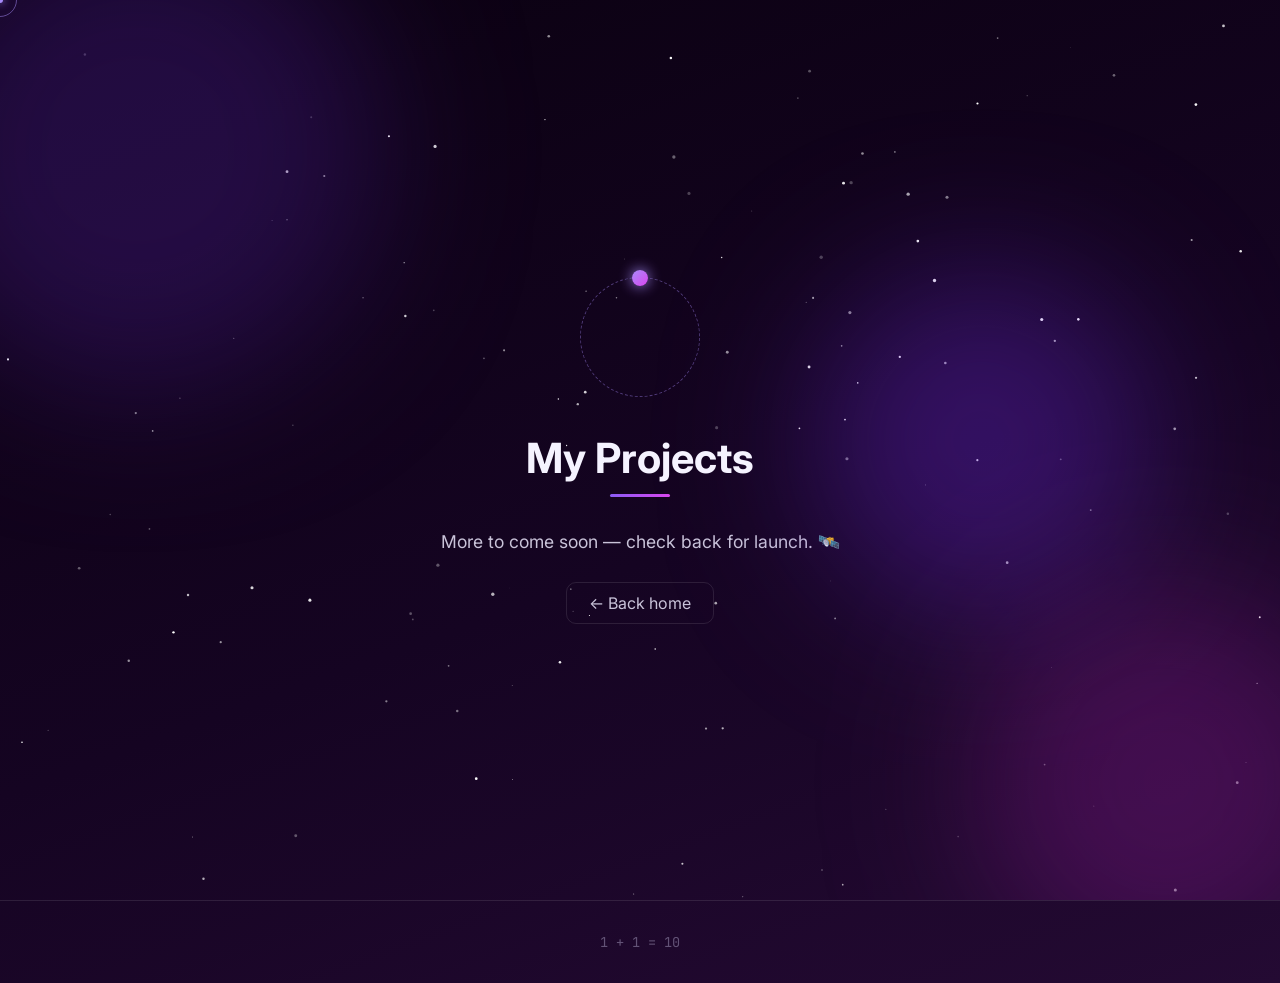
==== projects.html @ c455f3f3 "Immersive redesign of personal website: starfield, parallax, glassmorphism UI" ====
<!DOCTYPE html>
<html lang="en">
<head>
<meta charset="UTF-8">
<meta name="viewport" content="width=device-width, initial-scale=1.0">
<title>My Projects | Maheen Masoud</title>
<link rel="icon" href="data:image/svg+xml,<svg xmlns=%22http://www.w3.org/2000/svg%22 viewBox=%220 0 100 100%22><text y=%22.9em%22 font-size=%2290%22>✨</text></svg>">
<link rel="preconnect" href="https://fonts.googleapis.com">
<link rel="preconnect" href="https://fonts.gstatic.com" crossorigin>
<link href="https://fonts.googleapis.com/css2?family=Inter:wght@400;500;600;700;800&family=JetBrains+Mono:wght@400;500&display=swap" rel="stylesheet">
<link rel="stylesheet" href="styles.css">
</head>
<body>

<div class="cursor-dot"></div>
<div class="cursor-ring"></div>

<canvas id="stars"></canvas>
<div class="nebula-layer">
  <div class="blob blob-1"></div>
  <div class="blob blob-2"></div>
  <div class="blob blob-3"></div>
</div>

<main class="projects-hero">
  <div class="orbit"><div class="planet"></div></div>
  <h1 class="section-title reveal visible">My Projects</h1>
  <p style="color: var(--text-dim); font-size: 1.1rem;">More to come soon — check back for launch. 🛰️</p>
  <a href="index.html" class="back-link">← Back home</a>
</main>

<footer>
  <p class="egg">1 + 1 = 10</p>
</footer>

<script src="script.js"></script>
</body>
</html>
---- styles.css ----
/* ===== Immersive personal site — shared styles ===== */

:root {
  --bg-deep: #0a0110;
  --bg-light: #150422;
  --panel: rgba(255, 255, 255, 0.05);
  --panel-border: rgba(255, 255, 255, 0.1);
  --violet: #8b5cf6;
  --violet-bright: #a78bfa;
  --fuchsia: #d946ef;
  --text: #f5f3ff;
  --text-dim: #c9c3d9;
  --text-dimmer: #9186a8;
}

* { margin: 0; padding: 0; box-sizing: border-box; }

html { scroll-behavior: smooth; }

body {
  background: linear-gradient(160deg, var(--bg-deep), var(--bg-light) 55%, #240a33 100%);
  color: var(--text);
  font-family: 'Inter', -apple-system, BlinkMacSystemFont, 'Segoe UI', sans-serif;
  min-height: 100vh;
  overflow-x: hidden;
  position: relative;
  cursor: none;
}

@media (pointer: coarse) {
  body { cursor: auto; }
  .cursor-dot, .cursor-ring { display: none; }
}

a { color: inherit; text-decoration: none; }

/* ---------- custom cursor ---------- */
.cursor-dot, .cursor-ring {
  position: fixed;
  top: 0; left: 0;
  border-radius: 50%;
  pointer-events: none;
  z-index: 999;
  transform: translate(-50%, -50%);
  will-change: transform;
}
.cursor-dot {
  width: 6px; height: 6px;
  background: var(--violet-bright);
  box-shadow: 0 0 8px var(--violet-bright);
  transition: opacity 0.2s;
}
.cursor-ring {
  width: 34px; height: 34px;
  border: 1px solid rgba(167, 139, 250, 0.5);
  transition: width 0.25s, height 0.25s, border-color 0.25s, background 0.25s;
}
.cursor-ring.active {
  width: 54px; height: 54px;
  background: rgba(167, 139, 250, 0.08);
  border-color: var(--fuchsia);
}

/* ---------- canvas starfield ---------- */
#stars {
  position: fixed;
  inset: 0;
  z-index: 0;
  pointer-events: none;
}

/* ---------- nebula blobs ---------- */
.nebula-layer {
  position: fixed;
  inset: 0;
  z-index: 0;
  pointer-events: none;
  overflow: hidden;
}
.blob {
  position: absolute;
  border-radius: 50%;
  filter: blur(70px);
  opacity: 0.35;
  mix-blend-mode: screen;
  will-change: transform;
  transition: transform 0.3s ease-out;
}
.blob-1 { width: 480px; height: 480px; top: -10%; left: -8%; background: #4c1d95; }
.blob-2 { width: 380px; height: 380px; bottom: -8%; right: -6%; background: #86198f; }
.blob-3 { width: 340px; height: 340px; top: 30%; right: 10%; background: #6d28d9; }

/* ---------- layout helpers ---------- */
.container { max-width: 900px; margin: 0 auto; padding: 0 24px; position: relative; z-index: 10; }
section { position: relative; z-index: 10; }

/* ---------- side nav dots ---------- */
.nav-dots {
  position: fixed;
  right: 28px;
  top: 50%;
  transform: translateY(-50%);
  z-index: 50;
  display: flex;
  flex-direction: column;
  gap: 18px;
}
.nav-dots a {
  width: 10px; height: 10px;
  border-radius: 50%;
  background: rgba(255,255,255,0.2);
  border: 1px solid rgba(255,255,255,0.3);
  display: block;
  transition: all 0.3s;
  position: relative;
}
.nav-dots a:hover, .nav-dots a.active {
  background: var(--violet-bright);
  box-shadow: 0 0 10px var(--violet-bright);
  transform: scale(1.3);
}
.nav-dots a .dot-label {
  position: absolute;
  right: 22px;
  top: -5px;
  font-size: 0.7rem;
  letter-spacing: 0.05em;
  color: var(--text-dim);
  white-space: nowrap;
  opacity: 0;
  transition: opacity 0.2s;
}
.nav-dots a:hover .dot-label { opacity: 1; }

@media (max-width: 640px) {
  .nav-dots { display: none; }
}

/* ---------- hero ---------- */
.hero {
  min-height: 100vh;
  display: flex;
  flex-direction: column;
  align-items: center;
  justify-content: center;
  text-align: center;
  padding: 24px;
}
.hero-name {
  font-size: clamp(2.6rem, 8vw, 5rem);
  font-weight: 800;
  letter-spacing: 0.02em;
  background: linear-gradient(90deg, #fff, var(--violet-bright), var(--fuchsia), #fff);
  background-size: 300% auto;
  -webkit-background-clip: text;
  background-clip: text;
  color: transparent;
  animation: shine 6s linear infinite;
}
@keyframes shine {
  to { background-position: 300% center; }
}
.hero-sub {
  margin-top: 18px;
  font-size: clamp(1rem, 2.5vw, 1.3rem);
  color: var(--text-dim);
  min-height: 1.6em;
  font-family: 'JetBrains Mono', monospace;
}
.hero-sub .caret {
  display: inline-block;
  width: 2px;
  background: var(--violet-bright);
  margin-left: 2px;
  animation: blink-caret 0.9s steps(1) infinite;
}
@keyframes blink-caret { 50% { opacity: 0; } }

.scroll-cue {
  position: absolute;
  bottom: 36px;
  display: flex;
  flex-direction: column;
  align-items: center;
  gap: 8px;
  color: var(--text-dimmer);
  font-size: 0.75rem;
  letter-spacing: 0.15em;
  text-transform: uppercase;
  animation: floaty 2.4s ease-in-out infinite;
}
.scroll-cue svg { width: 18px; height: 18px; }
@keyframes floaty {
  0%, 100% { transform: translateY(0); }
  50% { transform: translateY(8px); }
}

/* ---------- reveal on scroll ---------- */
.reveal {
  opacity: 0;
  transform: translateY(40px);
  transition: opacity 0.8s ease-out, transform 0.8s ease-out;
}
.reveal.visible {
  opacity: 1;
  transform: translateY(0);
}

/* ---------- section titles ---------- */
.section-title {
  font-size: clamp(1.8rem, 4vw, 2.6rem);
  font-weight: 700;
  text-align: center;
  margin-bottom: 48px;
  position: relative;
  display: inline-block;
}
.section-title::after {
  content: '';
  position: absolute;
  left: 50%;
  bottom: -14px;
  transform: translateX(-50%);
  width: 60px;
  height: 3px;
  background: linear-gradient(90deg, var(--violet), var(--fuchsia));
  border-radius: 3px;
}
.section-wrap { padding: 120px 0; text-align: center; }

/* ---------- about ---------- */
.avatar-card {
  perspective: 900px;
  display: inline-block;
  margin-bottom: 28px;
}
.avatar-inner {
  width: 200px; height: 200px;
  border-radius: 50%;
  padding: 4px;
  background: linear-gradient(135deg, var(--violet), var(--fuchsia));
  transition: transform 0.15s ease-out;
  box-shadow: 0 0 40px rgba(139, 92, 246, 0.45);
}
.avatar-inner img {
  width: 100%; height: 100%;
  border-radius: 50%;
  object-fit: cover;
  display: block;
  background: var(--bg-deep);
}
.bio-panel {
  max-width: 620px;
  margin: 0 auto;
  background: var(--panel);
  border: 1px solid var(--panel-border);
  border-radius: 20px;
  padding: 32px 36px;
  backdrop-filter: blur(12px);
}
.bio-panel p { color: var(--text-dim); line-height: 1.7; font-size: 1.05rem; }
.social-row {
  margin-top: 22px;
  display: flex;
  justify-content: center;
  gap: 18px;
}
.social-row a {
  width: 42px; height: 42px;
  border-radius: 50%;
  display: flex;
  align-items: center;
  justify-content: center;
  background: rgba(255,255,255,0.06);
  border: 1px solid var(--panel-border);
  transition: transform 0.25s, box-shadow 0.25s, background 0.25s;
}
.social-row a:hover {
  transform: translateY(-4px);
  background: rgba(139, 92, 246, 0.25);
  box-shadow: 0 6px 18px rgba(139, 92, 246, 0.35);
}
.social-row svg { width: 20px; height: 20px; }

/* ---------- experience timeline ---------- */
.timeline {
  max-width: 640px;
  margin: 0 auto;
  text-align: left;
  position: relative;
  padding-left: 32px;
  border-left: 2px solid rgba(139, 92, 246, 0.3);
}
.timeline-item {
  position: relative;
  padding: 4px 0 40px 28px;
}
.timeline-item:last-child { padding-bottom: 4px; }
.timeline-item::before {
  content: '';
  position: absolute;
  left: -37px;
  top: 6px;
  width: 14px; height: 14px;
  border-radius: 50%;
  background: var(--bg-deep);
  border: 2px solid var(--violet-bright);
  box-shadow: 0 0 12px var(--violet-bright);
}
.timeline-role { font-size: 1.15rem; font-weight: 600; color: var(--text); }
.timeline-org { color: var(--fuchsia); font-weight: 500; }
.timeline-item p.desc { color: var(--text-dimmer); margin-top: 6px; font-size: 0.95rem; }

/* ---------- explore buttons ---------- */
.explore-row {
  display: flex;
  justify-content: center;
  gap: 24px;
  flex-wrap: wrap;
}
.glass-btn {
  padding: 16px 34px;
  border-radius: 14px;
  background: var(--panel);
  border: 1px solid var(--panel-border);
  backdrop-filter: blur(10px);
  font-weight: 600;
  letter-spacing: 0.02em;
  transition: transform 0.25s, box-shadow 0.25s, border-color 0.25s;
  cursor: pointer;
  display: inline-flex;
  align-items: center;
  gap: 10px;
}
.glass-btn:hover {
  transform: translateY(-4px);
  border-color: var(--violet-bright);
  box-shadow: 0 10px 30px rgba(139, 92, 246, 0.35);
}

/* ---------- footer ---------- */
footer {
  position: relative;
  z-index: 10;
  padding: 32px 0;
  text-align: center;
  color: var(--text-dimmer);
  font-size: 0.85rem;
  border-top: 1px solid var(--panel-border);
}
footer .egg { font-family: 'JetBrains Mono', monospace; opacity: 0.6; }

/* ---------- modal ---------- */
.modal-overlay {
  position: fixed;
  inset: 0;
  background: rgba(5, 0, 10, 0.7);
  backdrop-filter: blur(4px);
  z-index: 200;
  display: none;
  align-items: center;
  justify-content: center;
  padding: 20px;
}
.modal-overlay.open { display: flex; }
.modal-box {
  background: linear-gradient(160deg, #1a0524, #0e0114);
  border: 1px solid var(--panel-border);
  border-radius: 18px;
  width: 100%;
  max-width: 820px;
  padding: 28px;
  box-shadow: 0 20px 60px rgba(0,0,0,0.6);
  animation: pop 0.25s ease-out;
}
@keyframes pop {
  from { opacity: 0; transform: scale(0.96); }
  to { opacity: 1; transform: scale(1); }
}
.modal-header {
  display: flex;
  justify-content: space-between;
  align-items: center;
  margin-bottom: 16px;
}
.modal-header h2 { font-size: 1.4rem; }
.modal-close {
  background: none; border: none;
  color: var(--text-dim);
  font-size: 1.6rem;
  cursor: pointer;
  line-height: 1;
  transition: color 0.2s, transform 0.2s;
}
.modal-close:hover { color: var(--fuchsia); transform: rotate(90deg); }
.modal-box iframe {
  width: 100%; height: 60vh;
  border: none;
  border-radius: 10px;
  background: #fff;
}
.modal-actions { text-align: center; margin-top: 18px; }

/* ---------- projects page ---------- */
.projects-hero {
  min-height: 100vh;
  display: flex;
  flex-direction: column;
  align-items: center;
  justify-content: center;
  text-align: center;
  padding: 24px;
}
.orbit {
  width: 120px; height: 120px;
  border: 1px dashed rgba(167, 139, 250, 0.4);
  border-radius: 50%;
  position: relative;
  margin-bottom: 36px;
  animation: spin 12s linear infinite;
}
.orbit .planet {
  position: absolute;
  top: -8px; left: 50%;
  width: 16px; height: 16px;
  margin-left: -8px;
  border-radius: 50%;
  background: linear-gradient(135deg, var(--violet-bright), var(--fuchsia));
  box-shadow: 0 0 14px var(--violet-bright);
}
@keyframes spin { to { transform: rotate(360deg); } }
.back-link {
  margin-top: 30px;
  display: inline-flex;
  align-items: center;
  gap: 8px;
  color: var(--text-dim);
  border: 1px solid var(--panel-border);
  padding: 10px 22px;
  border-radius: 10px;
  transition: border-color 0.25s, color 0.25s;
}
.back-link:hover { border-color: var(--violet-bright); color: var(--text); }
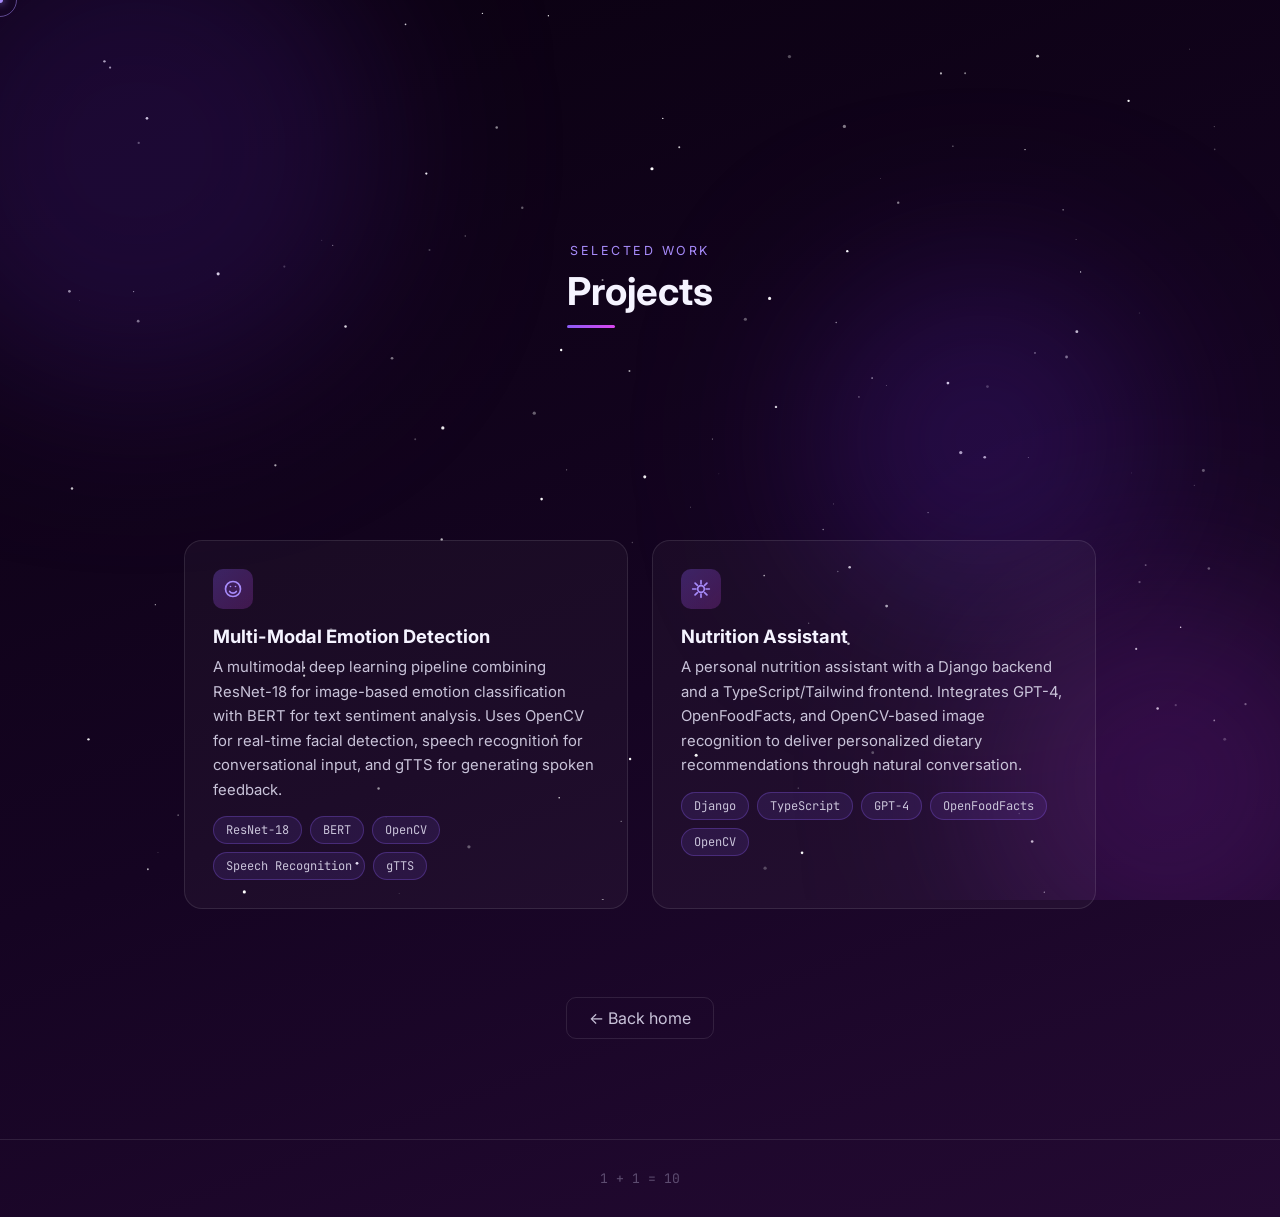
==== commit 0c85211e: "Add real experience, education, and research content; drop hosted resume file; polish hero/scroll-cu" ====
--- a/projects.html
+++ b/projects.html
@@ -3,8 +3,8 @@
 <head>
 <meta charset="UTF-8">
 <meta name="viewport" content="width=device-width, initial-scale=1.0">
-<title>My Projects | Maheen Masoud</title>
-<link rel="icon" href="data:image/svg+xml,<svg xmlns=%22http://www.w3.org/2000/svg%22 viewBox=%220 0 100 100%22><text y=%22.9em%22 font-size=%2290%22>✨</text></svg>">
+<title>Projects | Maheen Masoud</title>
+<link rel="icon" href="data:image/svg+xml,<svg xmlns=%22http://www.w3.org/2000/svg%22 viewBox=%220 0 40 40%22><rect width=%2240%22 height=%2240%22 rx=%228%22 fill=%22%23150422%22/><text x=%2220%22 y=%2227%22 font-family=%22Georgia,serif%22 font-size=%2220%22 fill=%22%23a78bfa%22 text-anchor=%22middle%22>M</text></svg>">
 <link rel="preconnect" href="https://fonts.googleapis.com">
 <link rel="preconnect" href="https://fonts.gstatic.com" crossorigin>
 <link href="https://fonts.googleapis.com/css2?family=Inter:wght@400;500;600;700;800&family=JetBrains+Mono:wght@400;500&display=swap" rel="stylesheet">
@@ -22,11 +22,35 @@
   <div class="blob blob-3"></div>
 </div>
 
-<main class="projects-hero">
-  <div class="orbit"><div class="planet"></div></div>
-  <h1 class="section-title reveal visible">My Projects</h1>
-  <p style="color: var(--text-dim); font-size: 1.1rem;">More to come soon — check back for launch. 🛰️</p>
-  <a href="index.html" class="back-link">← Back home</a>
+<main>
+  <div class="projects-hero">
+    <span class="section-tag">Selected work</span>
+    <h1 class="section-title reveal visible">Projects</h1>
+  </div>
+
+  <div class="projects-grid">
+    <div class="project-card reveal visible">
+      <div class="p-icon"><svg viewBox="0 0 24 24" fill="none" stroke="currentColor" stroke-width="2" stroke-linecap="round" stroke-linejoin="round"><path d="M8 15s1.5 2 4 2 4-2 4-2"/><path d="M9 9h.01M15 9h.01"/><circle cx="12" cy="12" r="9"/></svg></div>
+      <h3>Multi-Modal Emotion Detection</h3>
+      <p>A multimodal deep learning pipeline combining ResNet-18 for image-based emotion classification with BERT for text sentiment analysis. Uses OpenCV for real-time facial detection, speech recognition for conversational input, and gTTS for generating spoken feedback.</p>
+      <div class="chip-row">
+        <span class="chip">ResNet-18</span><span class="chip">BERT</span><span class="chip">OpenCV</span><span class="chip">Speech Recognition</span><span class="chip">gTTS</span>
+      </div>
+    </div>
+
+    <div class="project-card reveal visible">
+      <div class="p-icon"><svg viewBox="0 0 24 24" fill="none" stroke="currentColor" stroke-width="2" stroke-linecap="round" stroke-linejoin="round"><path d="M12 2v4M12 18v4M4.9 4.9l2.8 2.8M16.3 16.3l2.8 2.8M2 12h4M18 12h4M4.9 19.1l2.8-2.8M16.3 7.7l2.8-2.8"/><circle cx="12" cy="12" r="4"/></svg></div>
+      <h3>Nutrition Assistant</h3>
+      <p>A personal nutrition assistant with a Django backend and a TypeScript/Tailwind frontend. Integrates GPT-4, OpenFoodFacts, and OpenCV-based image recognition to deliver personalized dietary recommendations through natural conversation.</p>
+      <div class="chip-row">
+        <span class="chip">Django</span><span class="chip">TypeScript</span><span class="chip">GPT-4</span><span class="chip">OpenFoodFacts</span><span class="chip">OpenCV</span>
+      </div>
+    </div>
+  </div>
+
+  <div style="text-align:center; padding-bottom: 100px;">
+    <a href="index.html" class="back-link">← Back home</a>
+  </div>
 </main>
 
 <footer>
--- a/styles.css
+++ b/styles.css
@@ -33,6 +33,7 @@
 }
 
 a { color: inherit; text-decoration: none; }
+ul { list-style: none; }
 
 /* ---------- custom cursor ---------- */
 .cursor-dot, .cursor-ring {
@@ -80,18 +81,19 @@
 .blob {
   position: absolute;
   border-radius: 50%;
-  filter: blur(70px);
-  opacity: 0.35;
+  filter: blur(80px);
+  opacity: 0.25;
   mix-blend-mode: screen;
   will-change: transform;
   transition: transform 0.3s ease-out;
 }
 .blob-1 { width: 480px; height: 480px; top: -10%; left: -8%; background: #4c1d95; }
-.blob-2 { width: 380px; height: 380px; bottom: -8%; right: -6%; background: #86198f; }
-.blob-3 { width: 340px; height: 340px; top: 30%; right: 10%; background: #6d28d9; }
+.blob-2 { width: 380px; height: 380px; bottom: -8%; right: -6%; background: #7e22a8; }
+.blob-3 { width: 340px; height: 340px; top: 30%; right: 10%; background: #5b21b6; }
 
 /* ---------- layout helpers ---------- */
-.container { max-width: 900px; margin: 0 auto; padding: 0 24px; position: relative; z-index: 10; }
+.container { max-width: 960px; margin: 0 auto; padding: 0 24px; position: relative; z-index: 10; }
+.container-wide { max-width: 1080px; margin: 0 auto; padding: 0 24px; position: relative; z-index: 10; }
 section { position: relative; z-index: 10; }
 
 /* ---------- side nav dots ---------- */
@@ -103,10 +105,10 @@
   z-index: 50;
   display: flex;
   flex-direction: column;
-  gap: 18px;
+  gap: 16px;
 }
 .nav-dots a {
-  width: 10px; height: 10px;
+  width: 9px; height: 9px;
   border-radius: 50%;
   background: rgba(255,255,255,0.2);
   border: 1px solid rgba(255,255,255,0.3);
@@ -121,9 +123,9 @@
 }
 .nav-dots a .dot-label {
   position: absolute;
-  right: 22px;
+  right: 20px;
   top: -5px;
-  font-size: 0.7rem;
+  font-size: 0.68rem;
   letter-spacing: 0.05em;
   color: var(--text-dim);
   white-space: nowrap;
@@ -139,6 +141,7 @@
 /* ---------- hero ---------- */
 .hero {
   min-height: 100vh;
+  position: relative;
   display: flex;
   flex-direction: column;
   align-items: center;
@@ -146,26 +149,38 @@
   text-align: center;
   padding: 24px;
 }
+.hero-eyebrow {
+  color: var(--text-dimmer);
+  font-size: 0.85rem;
+  letter-spacing: 0.2em;
+  text-transform: uppercase;
+  margin-bottom: 18px;
+  opacity: 0;
+  animation: fade-up 0.8s ease-out 0.1s forwards;
+}
 .hero-name {
   font-size: clamp(2.6rem, 8vw, 5rem);
   font-weight: 800;
-  letter-spacing: 0.02em;
-  background: linear-gradient(90deg, #fff, var(--violet-bright), var(--fuchsia), #fff);
-  background-size: 300% auto;
+  letter-spacing: 0.01em;
+  background: linear-gradient(100deg, #fff 10%, var(--violet-bright) 45%, var(--fuchsia) 65%, #fff 90%);
   -webkit-background-clip: text;
   background-clip: text;
   color: transparent;
-  animation: shine 6s linear infinite;
-}
-@keyframes shine {
-  to { background-position: 300% center; }
+  opacity: 0;
+  transform: translateY(16px);
+  animation: fade-up 0.9s ease-out 0.25s forwards;
+}
+@keyframes fade-up {
+  to { opacity: 1; transform: translateY(0); }
 }
 .hero-sub {
   margin-top: 18px;
-  font-size: clamp(1rem, 2.5vw, 1.3rem);
+  font-size: clamp(1rem, 2.5vw, 1.25rem);
   color: var(--text-dim);
   min-height: 1.6em;
   font-family: 'JetBrains Mono', monospace;
+  opacity: 0;
+  animation: fade-up 0.9s ease-out 0.5s forwards;
 }
 .hero-sub .caret {
   display: inline-block;
@@ -178,28 +193,29 @@
 
 .scroll-cue {
   position: absolute;
-  bottom: 36px;
+  bottom: 40px;
   display: flex;
   flex-direction: column;
   align-items: center;
   gap: 8px;
   color: var(--text-dimmer);
-  font-size: 0.75rem;
-  letter-spacing: 0.15em;
+  font-size: 0.72rem;
+  letter-spacing: 0.18em;
   text-transform: uppercase;
-  animation: floaty 2.4s ease-in-out infinite;
-}
-.scroll-cue svg { width: 18px; height: 18px; }
-@keyframes floaty {
-  0%, 100% { transform: translateY(0); }
-  50% { transform: translateY(8px); }
+  opacity: 0;
+  animation: fade-up 0.9s ease-out 0.9s forwards, breathe 3.2s ease-in-out 1.8s infinite;
+}
+.scroll-cue svg { width: 16px; height: 16px; }
+@keyframes breathe {
+  0%, 100% { opacity: 0.4; }
+  50% { opacity: 1; }
 }
 
 /* ---------- reveal on scroll ---------- */
 .reveal {
   opacity: 0;
-  transform: translateY(40px);
-  transition: opacity 0.8s ease-out, transform 0.8s ease-out;
+  transform: translateY(32px);
+  transition: opacity 0.7s ease-out, transform 0.7s ease-out;
 }
 .reveal.visible {
   opacity: 1;
@@ -207,40 +223,52 @@
 }
 
 /* ---------- section titles ---------- */
+.section-tag {
+  display: block;
+  color: var(--violet-bright);
+  font-size: 0.78rem;
+  letter-spacing: 0.2em;
+  text-transform: uppercase;
+  margin-bottom: 10px;
+}
 .section-title {
-  font-size: clamp(1.8rem, 4vw, 2.6rem);
+  font-size: clamp(1.7rem, 3.6vw, 2.4rem);
   font-weight: 700;
-  text-align: center;
-  margin-bottom: 48px;
-  position: relative;
-  display: inline-block;
+  margin-bottom: 44px;
+  position: relative;
 }
 .section-title::after {
   content: '';
   position: absolute;
-  left: 50%;
+  left: 0;
   bottom: -14px;
-  transform: translateX(-50%);
-  width: 60px;
+  width: 48px;
   height: 3px;
   background: linear-gradient(90deg, var(--violet), var(--fuchsia));
   border-radius: 3px;
 }
-.section-wrap { padding: 120px 0; text-align: center; }
+.center .section-title::after { left: 50%; transform: translateX(-50%); }
+.center { text-align: center; }
+.section-wrap { padding: 110px 0; }
 
 /* ---------- about ---------- */
-.avatar-card {
-  perspective: 900px;
-  display: inline-block;
-  margin-bottom: 28px;
-}
+.about-grid {
+  display: grid;
+  grid-template-columns: 220px 1fr;
+  gap: 48px;
+  align-items: center;
+}
+@media (max-width: 720px) {
+  .about-grid { grid-template-columns: 1fr; text-align: center; justify-items: center; }
+}
+.avatar-card { perspective: 900px; }
 .avatar-inner {
   width: 200px; height: 200px;
   border-radius: 50%;
   padding: 4px;
   background: linear-gradient(135deg, var(--violet), var(--fuchsia));
   transition: transform 0.15s ease-out;
-  box-shadow: 0 0 40px rgba(139, 92, 246, 0.45);
+  box-shadow: 0 0 40px rgba(139, 92, 246, 0.4);
 }
 .avatar-inner img {
   width: 100%; height: 100%;
@@ -249,24 +277,16 @@
   display: block;
   background: var(--bg-deep);
 }
-.bio-panel {
-  max-width: 620px;
-  margin: 0 auto;
-  background: var(--panel);
-  border: 1px solid var(--panel-border);
-  border-radius: 20px;
-  padding: 32px 36px;
-  backdrop-filter: blur(12px);
-}
-.bio-panel p { color: var(--text-dim); line-height: 1.7; font-size: 1.05rem; }
+.bio-panel p { color: var(--text-dim); line-height: 1.75; font-size: 1.05rem; }
+.bio-panel p + p { margin-top: 14px; }
 .social-row {
-  margin-top: 22px;
-  display: flex;
-  justify-content: center;
-  gap: 18px;
-}
+  margin-top: 24px;
+  display: flex;
+  gap: 14px;
+}
+@media (max-width: 720px) { .social-row { justify-content: center; } }
 .social-row a {
-  width: 42px; height: 42px;
+  width: 40px; height: 40px;
   border-radius: 50%;
   display: flex;
   align-items: center;
@@ -276,25 +296,30 @@
   transition: transform 0.25s, box-shadow 0.25s, background 0.25s;
 }
 .social-row a:hover {
-  transform: translateY(-4px);
+  transform: translateY(-3px);
   background: rgba(139, 92, 246, 0.25);
   box-shadow: 0 6px 18px rgba(139, 92, 246, 0.35);
 }
-.social-row svg { width: 20px; height: 20px; }
+.social-row svg { width: 18px; height: 18px; }
+
+/* ---------- panels / cards (shared) ---------- */
+.panel {
+  background: var(--panel);
+  border: 1px solid var(--panel-border);
+  border-radius: 18px;
+  padding: 28px 32px;
+  backdrop-filter: blur(12px);
+}
 
 /* ---------- experience timeline ---------- */
 .timeline {
-  max-width: 640px;
+  max-width: 720px;
   margin: 0 auto;
-  text-align: left;
   position: relative;
   padding-left: 32px;
   border-left: 2px solid rgba(139, 92, 246, 0.3);
 }
-.timeline-item {
-  position: relative;
-  padding: 4px 0 40px 28px;
-}
+.timeline-item { position: relative; padding: 4px 0 44px 28px; }
 .timeline-item:last-child { padding-bottom: 4px; }
 .timeline-item::before {
   content: '';
@@ -307,130 +332,222 @@
   border: 2px solid var(--violet-bright);
   box-shadow: 0 0 12px var(--violet-bright);
 }
-.timeline-role { font-size: 1.15rem; font-weight: 600; color: var(--text); }
+.timeline-head {
+  display: flex;
+  flex-wrap: wrap;
+  align-items: baseline;
+  gap: 10px;
+  justify-content: space-between;
+}
+.timeline-role { font-size: 1.1rem; font-weight: 600; color: var(--text); }
 .timeline-org { color: var(--fuchsia); font-weight: 500; }
-.timeline-item p.desc { color: var(--text-dimmer); margin-top: 6px; font-size: 0.95rem; }
-
-/* ---------- explore buttons ---------- */
+.timeline-period {
+  color: var(--text-dimmer);
+  font-size: 0.82rem;
+  font-family: 'JetBrains Mono', monospace;
+  white-space: nowrap;
+}
+.timeline-item ul.desc { margin-top: 12px; }
+.timeline-item ul.desc li {
+  color: var(--text-dim);
+  font-size: 0.95rem;
+  line-height: 1.6;
+  position: relative;
+  padding-left: 18px;
+  margin-top: 6px;
+}
+.timeline-item ul.desc li::before {
+  content: '';
+  position: absolute;
+  left: 0; top: 0.6em;
+  width: 5px; height: 5px;
+  border-radius: 50%;
+  background: var(--violet-bright);
+}
+.chip-row { margin-top: 14px; display: flex; gap: 8px; flex-wrap: wrap; }
+.chip {
+  font-size: 0.75rem;
+  padding: 5px 12px;
+  border-radius: 999px;
+  background: rgba(139, 92, 246, 0.12);
+  border: 1px solid rgba(139, 92, 246, 0.3);
+  color: var(--text-dim);
+  font-family: 'JetBrains Mono', monospace;
+}
+
+/* ---------- education ---------- */
+.edu-card {
+  display: flex;
+  flex-wrap: wrap;
+  justify-content: space-between;
+  gap: 16px;
+  margin-bottom: 40px;
+}
+.edu-card .edu-name { font-size: 1.3rem; font-weight: 700; }
+.edu-card .edu-degree { color: var(--text-dim); margin-top: 4px; }
+.edu-card .edu-meta {
+  text-align: right;
+  color: var(--text-dimmer);
+  font-family: 'JetBrains Mono', monospace;
+  font-size: 0.85rem;
+}
+@media (max-width: 600px) { .edu-card .edu-meta { text-align: left; } }
+
+.badge-grid {
+  display: grid;
+  grid-template-columns: repeat(2, 1fr);
+  gap: 16px;
+}
+@media (max-width: 640px) { .badge-grid { grid-template-columns: 1fr; } }
+.badge {
+  display: flex;
+  gap: 14px;
+  align-items: flex-start;
+  padding: 18px 20px;
+  border-radius: 14px;
+  background: rgba(255,255,255,0.03);
+  border: 1px solid var(--panel-border);
+}
+.badge .badge-icon {
+  flex-shrink: 0;
+  width: 34px; height: 34px;
+  border-radius: 9px;
+  display: flex;
+  align-items: center;
+  justify-content: center;
+  background: linear-gradient(135deg, rgba(139,92,246,0.3), rgba(217,70,239,0.2));
+  color: var(--violet-bright);
+}
+.badge .badge-icon svg { width: 17px; height: 17px; }
+.badge-title { font-weight: 600; font-size: 0.95rem; }
+.badge-sub { color: var(--text-dimmer); font-size: 0.82rem; margin-top: 3px; }
+
+/* ---------- research / interests ---------- */
+.research-grid {
+  display: grid;
+  grid-template-columns: repeat(2, 1fr);
+  gap: 22px;
+}
+@media (max-width: 720px) { .research-grid { grid-template-columns: 1fr; } }
+.research-card {
+  padding: 26px 26px;
+  border-radius: 16px;
+  background: rgba(255,255,255,0.035);
+  border: 1px solid var(--panel-border);
+  text-align: left;
+  transition: border-color 0.25s, transform 0.25s;
+}
+.research-card:hover { border-color: rgba(167,139,250,0.4); transform: translateY(-3px); }
+.research-card .r-icon {
+  width: 38px; height: 38px;
+  border-radius: 10px;
+  display: flex; align-items: center; justify-content: center;
+  background: linear-gradient(135deg, rgba(139,92,246,0.3), rgba(217,70,239,0.2));
+  color: var(--violet-bright);
+  margin-bottom: 14px;
+}
+.research-card .r-icon svg { width: 19px; height: 19px; }
+.research-card h3 { font-size: 1.05rem; margin-bottom: 6px; }
+.research-card p { color: var(--text-dim); font-size: 0.92rem; line-height: 1.6; }
+
+.toolbox { margin-top: 56px; text-align: left; }
+.toolbox h3 {
+  font-size: 0.95rem;
+  color: var(--text-dimmer);
+  letter-spacing: 0.08em;
+  text-transform: uppercase;
+  margin-bottom: 14px;
+}
+.toolbox .chip-row { margin-top: 0; }
+.toolbox .chip-row + h3 { margin-top: 26px; }
+
+/* ---------- explore / contact ---------- */
 .explore-row {
   display: flex;
   justify-content: center;
-  gap: 24px;
+  gap: 20px;
   flex-wrap: wrap;
 }
 .glass-btn {
-  padding: 16px 34px;
-  border-radius: 14px;
+  padding: 15px 32px;
+  border-radius: 12px;
   background: var(--panel);
   border: 1px solid var(--panel-border);
   backdrop-filter: blur(10px);
   font-weight: 600;
-  letter-spacing: 0.02em;
+  font-size: 0.95rem;
+  letter-spacing: 0.01em;
   transition: transform 0.25s, box-shadow 0.25s, border-color 0.25s;
   cursor: pointer;
   display: inline-flex;
   align-items: center;
   gap: 10px;
 }
+.glass-btn.primary {
+  background: linear-gradient(135deg, rgba(139,92,246,0.28), rgba(217,70,239,0.2));
+  border-color: rgba(167,139,250,0.45);
+}
 .glass-btn:hover {
-  transform: translateY(-4px);
+  transform: translateY(-3px);
   border-color: var(--violet-bright);
-  box-shadow: 0 10px 30px rgba(139, 92, 246, 0.35);
-}
+  box-shadow: 0 10px 30px rgba(139, 92, 246, 0.3);
+}
+.glass-btn svg { width: 17px; height: 17px; }
 
 /* ---------- footer ---------- */
 footer {
   position: relative;
   z-index: 10;
-  padding: 32px 0;
+  padding: 30px 0;
   text-align: center;
   color: var(--text-dimmer);
-  font-size: 0.85rem;
+  font-size: 0.82rem;
   border-top: 1px solid var(--panel-border);
 }
-footer .egg { font-family: 'JetBrains Mono', monospace; opacity: 0.6; }
-
-/* ---------- modal ---------- */
-.modal-overlay {
-  position: fixed;
-  inset: 0;
-  background: rgba(5, 0, 10, 0.7);
-  backdrop-filter: blur(4px);
-  z-index: 200;
-  display: none;
-  align-items: center;
-  justify-content: center;
-  padding: 20px;
-}
-.modal-overlay.open { display: flex; }
-.modal-box {
-  background: linear-gradient(160deg, #1a0524, #0e0114);
-  border: 1px solid var(--panel-border);
-  border-radius: 18px;
-  width: 100%;
-  max-width: 820px;
-  padding: 28px;
-  box-shadow: 0 20px 60px rgba(0,0,0,0.6);
-  animation: pop 0.25s ease-out;
-}
-@keyframes pop {
-  from { opacity: 0; transform: scale(0.96); }
-  to { opacity: 1; transform: scale(1); }
-}
-.modal-header {
-  display: flex;
-  justify-content: space-between;
-  align-items: center;
-  margin-bottom: 16px;
-}
-.modal-header h2 { font-size: 1.4rem; }
-.modal-close {
-  background: none; border: none;
-  color: var(--text-dim);
-  font-size: 1.6rem;
-  cursor: pointer;
-  line-height: 1;
-  transition: color 0.2s, transform 0.2s;
-}
-.modal-close:hover { color: var(--fuchsia); transform: rotate(90deg); }
-.modal-box iframe {
-  width: 100%; height: 60vh;
-  border: none;
-  border-radius: 10px;
-  background: #fff;
-}
-.modal-actions { text-align: center; margin-top: 18px; }
-
-/* ---------- projects page ---------- */
+footer .egg { font-family: 'JetBrains Mono', monospace; opacity: 0.55; }
+
+/* ---------- projects grid (projects.html) ---------- */
 .projects-hero {
-  min-height: 100vh;
+  min-height: 60vh;
   display: flex;
   flex-direction: column;
   align-items: center;
   justify-content: center;
   text-align: center;
-  padding: 24px;
-}
-.orbit {
-  width: 120px; height: 120px;
-  border: 1px dashed rgba(167, 139, 250, 0.4);
-  border-radius: 50%;
-  position: relative;
-  margin-bottom: 36px;
-  animation: spin 12s linear infinite;
-}
-.orbit .planet {
-  position: absolute;
-  top: -8px; left: 50%;
-  width: 16px; height: 16px;
-  margin-left: -8px;
-  border-radius: 50%;
-  background: linear-gradient(135deg, var(--violet-bright), var(--fuchsia));
-  box-shadow: 0 0 14px var(--violet-bright);
-}
-@keyframes spin { to { transform: rotate(360deg); } }
+  padding: 100px 24px 40px;
+}
+.projects-grid {
+  display: grid;
+  grid-template-columns: repeat(2, 1fr);
+  gap: 24px;
+  max-width: 960px;
+  margin: 0 auto 80px;
+  padding: 0 24px;
+}
+@media (max-width: 760px) { .projects-grid { grid-template-columns: 1fr; } }
+.project-card {
+  padding: 28px;
+  border-radius: 18px;
+  background: rgba(255,255,255,0.035);
+  border: 1px solid var(--panel-border);
+  text-align: left;
+  transition: border-color 0.25s, transform 0.25s;
+}
+.project-card:hover { border-color: rgba(167,139,250,0.4); transform: translateY(-4px); }
+.project-card .p-icon {
+  width: 40px; height: 40px;
+  border-radius: 10px;
+  display: flex; align-items: center; justify-content: center;
+  background: linear-gradient(135deg, rgba(139,92,246,0.3), rgba(217,70,239,0.2));
+  color: var(--violet-bright);
+  margin-bottom: 16px;
+}
+.project-card .p-icon svg { width: 20px; height: 20px; }
+.project-card h3 { font-size: 1.15rem; margin-bottom: 8px; }
+.project-card p { color: var(--text-dim); font-size: 0.93rem; line-height: 1.65; margin-bottom: 14px; }
+
 .back-link {
-  margin-top: 30px;
+  margin-top: 8px;
   display: inline-flex;
   align-items: center;
   gap: 8px;
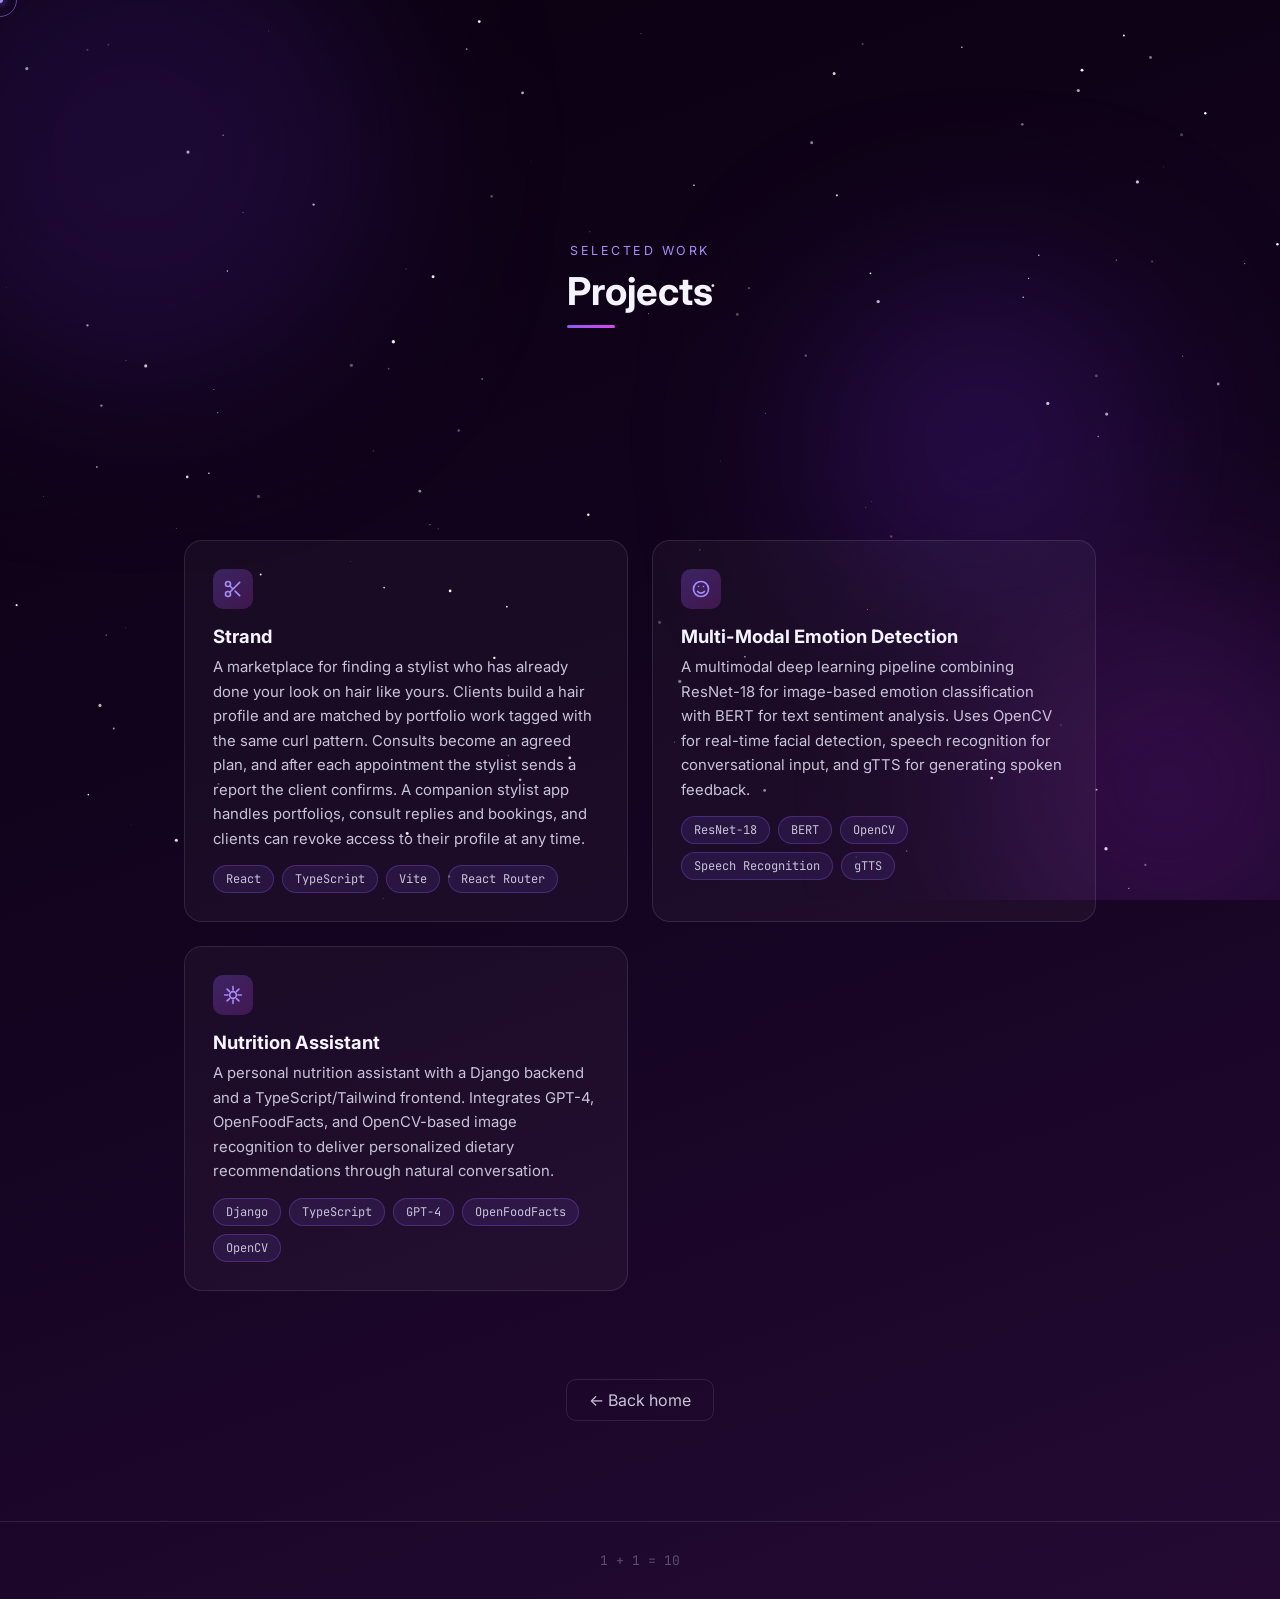
==== commit bd178892: "Add Strand to projects Co-Authored-By: Claude Opus 5.5 <noreply@anthropic.com>" ====
--- a/projects.html
+++ b/projects.html
@@ -30,6 +30,15 @@
 
   <div class="projects-grid">
     <div class="project-card reveal visible">
+      <div class="p-icon"><svg viewBox="0 0 24 24" fill="none" stroke="currentColor" stroke-width="2" stroke-linecap="round" stroke-linejoin="round"><circle cx="6" cy="6" r="3"/><circle cx="6" cy="18" r="3"/><path d="M20 4 8.1 15.9M14.5 14.5 20 20M8.1 8.1 12 12"/></svg></div>
+      <h3>Strand</h3>
+      <p>A marketplace for finding a stylist who has already done your look on hair like yours. Clients build a hair profile and are matched by portfolio work tagged with the same curl pattern. Consults become an agreed plan, and after each appointment the stylist sends a report the client confirms. A companion stylist app handles portfolios, consult replies and bookings, and clients can revoke access to their profile at any time.</p>
+      <div class="chip-row">
+        <span class="chip">React</span><span class="chip">TypeScript</span><span class="chip">Vite</span><span class="chip">React Router</span>
+      </div>
+    </div>
+
+    <div class="project-card reveal visible">
       <div class="p-icon"><svg viewBox="0 0 24 24" fill="none" stroke="currentColor" stroke-width="2" stroke-linecap="round" stroke-linejoin="round"><path d="M8 15s1.5 2 4 2 4-2 4-2"/><path d="M9 9h.01M15 9h.01"/><circle cx="12" cy="12" r="9"/></svg></div>
       <h3>Multi-Modal Emotion Detection</h3>
       <p>A multimodal deep learning pipeline combining ResNet-18 for image-based emotion classification with BERT for text sentiment analysis. Uses OpenCV for real-time facial detection, speech recognition for conversational input, and gTTS for generating spoken feedback.</p>
--- a/styles.css
+++ b/styles.css
@@ -347,23 +347,30 @@
   font-family: 'JetBrains Mono', monospace;
   white-space: nowrap;
 }
-.timeline-item ul.desc { margin-top: 12px; }
-.timeline-item ul.desc li {
-  color: var(--text-dim);
-  font-size: 0.95rem;
-  line-height: 1.6;
-  position: relative;
-  padding-left: 18px;
-  margin-top: 6px;
-}
-.timeline-item ul.desc li::before {
-  content: '';
-  position: absolute;
-  left: 0; top: 0.6em;
-  width: 5px; height: 5px;
-  border-radius: 50%;
-  background: var(--violet-bright);
-}
+/* ---------- generated career visuals ---------- */
+.visual-card {
+  margin-top: 16px;
+  border-radius: 14px;
+  overflow: hidden;
+  background: rgba(255,255,255,0.03);
+  border: 1px solid var(--panel-border);
+}
+.visual-card canvas {
+  width: 100%;
+  height: 130px;
+  display: block;
+}
+.visual-card.large canvas { height: 240px; }
+.visual-caption {
+  display: block;
+  padding: 8px 14px 12px;
+  font-size: 0.72rem;
+  color: var(--text-dimmer);
+  font-family: 'JetBrains Mono', monospace;
+  text-align: left;
+}
+.visual-card.large .visual-caption { text-align: center; }
+
 .chip-row { margin-top: 14px; display: flex; gap: 8px; flex-wrap: wrap; }
 .chip {
   font-size: 0.75rem;
